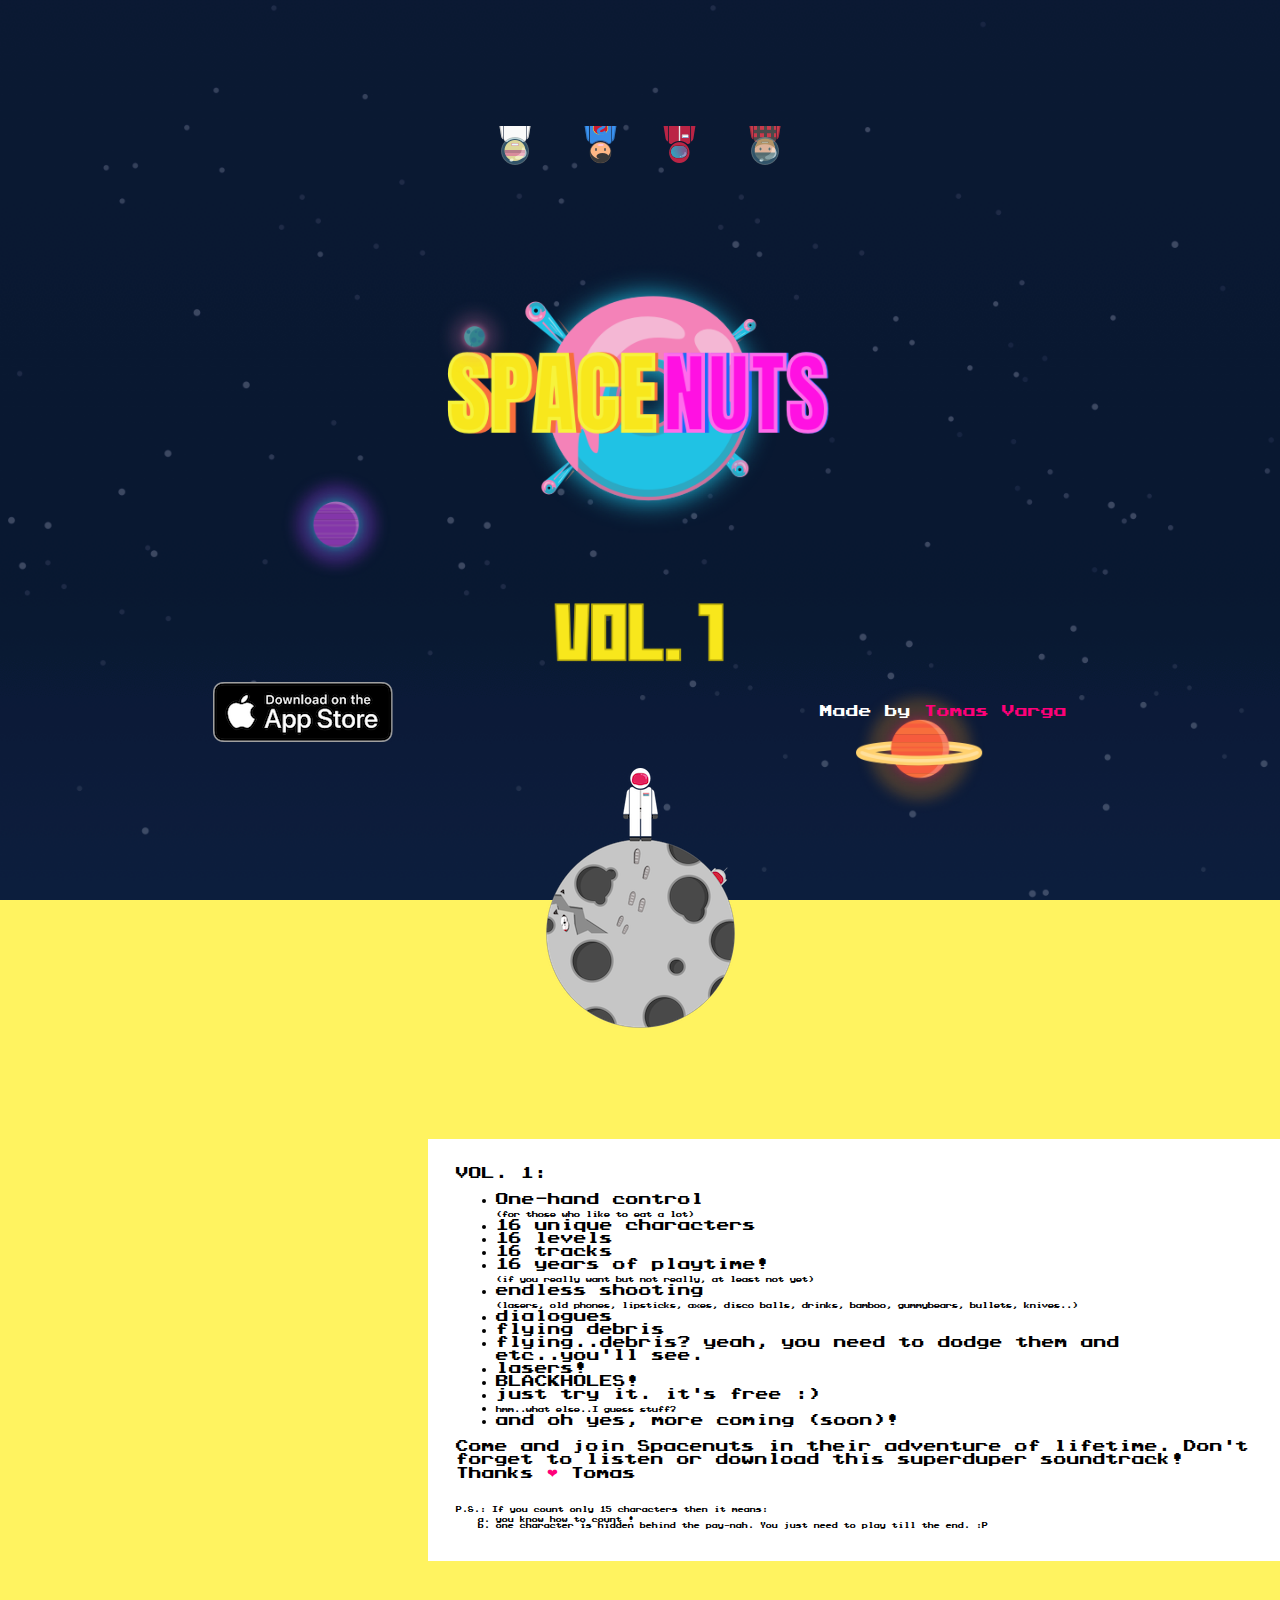
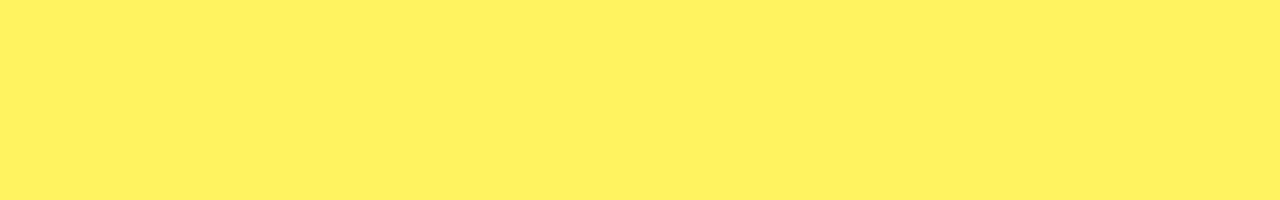
==== index.html @ 4a66391a "img" ====
<!DOCTYPE>
<html>
  <head>
    <title>SPACENUTS: A MOBILE GAME</title>
    <meta charset="UTF-8">
    <meta name="description" content="Spacenuts: An adventure of lifetime - a mobile game">
    <meta name="keywords" content="SPACENUTS, DONUTS, MOBILE, GAME, VIDEOGAME, SPACENUT">
    <meta name="author" content="Tomas Varga">
    <link rel="stylesheet" type="text/css" href="index.css">
    <link rel="icon" href="img/favicon.icon" type="image/x-icon">
    <link rel="icon" href="img/favicon.png" type="image/x-icon">
    <meta property="og:image" content="img/preview.png" />
    <meta name="viewport" content="width=device-width, initial-scale=1, maximum-scale=1.0, minimum-scale=1">
  </head>
    <body>
      <div class="bckg">
        <div class="spacenuts3"></div>
        <div class="spacenuts">
          <div class="spacenuts1"></div>
          <div class="spacenuts2"></div>
        </div>
        <div class="bottom">
          <a href="#appstore" class="appStoreBadge"><img src="img/appStore.png"></a>
          <a href="https://twitter.com/_TomasVarga_" class="author"> Made by <span class="name">Tomas Varga</span></a>
        </div>
      </div>
      <div class="deathStar"></div>
      <div class="info">
        <div class="player">
          <iframe class="player" width="400" height="450" scrolling="no" frameborder="no" allow="autoplay" src="https://w.soundcloud.com/player/?url=https%3A//api.soundcloud.com/playlists/593573262%3Fsecret_token%3Ds-W0I5Z&color=%23ff5500&auto_play=false&hide_related=false&show_comments=true&show_user=true&show_reposts=false&show_teaser=true"></iframe>
        </div>
          <div class="textContainer">
            <div class="txt"
              <h3>VOL. 1:</h3>
              <ul>
                <li>One-hand control
                  <br> <span class="small">(for those who like to eat a lot)</span></br>
                </li>
                <li>16 unique characters</li>
                <li>16 levels</li>
                <li>16 tracks</li>
                <li>16 years of playtime!
                  <br> <span class="small"> (if you really want but not really, at least not yet)</span></br>
                </li>
                <li>endless shooting
                  <br> <span class="small"> (lasers, old phones, lipsticks, axes, disco balls, drinks, bamboo, gummybears, bullets, knives..)  </span> </br>
                <li>dialogues</li>
                <li>flying debris</li>
                <li>flying..debris? yeah, you need to dodge them and etc..you'll see.</li>
                <li>lasers!</li>
                <li>BLACKHOLES!</li>
                <li>just try it. it's free :)</li>
                <li><span class="small"> hmm..what else..I guess stuff?</span></li>
                <li>and oh yes, more coming (soon)!</li>
              </ul>
              <span>Come and join Spacenuts in their adventure of lifetime. Don't forget to listen or download this superduper soundtrack!</span>
              <br> Thanks <span class="name">&#10084; </span> Tomas </br>
              <br></br>
              <span class="supersmall">P.S.: If you count only 15 characters then it means:
                <ul>
                  <li style="list-style-type:lower-alpha"> you know how to count ! </li>
                  <li style="list-style-type:lower-alpha"> one character is hidden behind the pay-nah. You just need to play till the end. :P </li>
              </span>

          </div>
      </div>
    </body>
</html>
---- index.css ----
@font-face {
    font-family: 'PressStart';
    src: url('press-start.k.ttf');
  }

  html, body {
    padding: 0;
    margin: 0;
    font-family: "PressStart"
  }

  .bckg {
    background: url('img/background.png') no-repeat center center;
    background-size:cover;
    height: 100%;
    width: 100%;
    display: flex;
    justify-content: space-around;
    align-items: center;
    flex-direction: column;
  }

  .spacenuts {
    display: flex;
    justify-content: space-between;
    width: 100%;
  }

  .bottom {
    display: flex;
    width: 100%;
    justify-content: space-around;
    padding-bottom: 2em;
    align-items: center;
  }

  .info {
    width: 100%;
    height: 100%;
    background: #FFF360;
    display: flex;
    flex-direction: row;
    justify-content: space-around;
    align-items: center;
  }

  .player {
    position: relative;
    padding: 4em;
    display: flex;
    height: 450px;
  }

  .player iframe {
    width: 300px;
    height: 400px;
    padding: 0;
    margin: 0;
  }

  .author {
    color: #FFF;
    text-decoration: none;
    font-size: 0.8em;
    z-index: 5;
  }

  .author:hover .name{
    text-decoration: underline;
  }

  .name {
    color: #FF0079;
  }

  .textContainer {
    color: #000;
    padding: 1.2em;
    padding-right: 0;
    background: #FFF;
    font-size: 0.8em;
  }

  .txt {
    padding: 1em; 
  }

  .appStoreBadge {
    z-index: 5;
  }

  .spacenuts1 {
    background: url('img/spacenuts1.png') no-repeat right center;
    height: 100%;
    width: 38px;
    left: 0px;
  }

  .spacenuts2 {
    background: url('img/spacenuts2.png') no-repeat left center;
    height: 100%;
    width: 38px;
  }

  .spacenuts3 {
    background: url('img/spacenuts3.png') no-repeat bottom center;
    width: 100%;
    height: 50px;
  }

  .deathStar {
    background: url('img/star.png') no-repeat;
    background-size:cover;
    width: 189px;
    height: 260px;
    position: absolute;
    margin: 0px auto;
    left: 0px;
    right: 0px;
    bottom: -8em;
  }

  .small {
    font-size: 0.5em;
  }

  .supersmall{
    font-size: 0.3em;
  }

  @media only screen and (max-width: 800px) {

    .info {
      flex-direction: column;
      height: auto;
    }

    .player {
      margin-top: 50px;
      display: flex;
      padding: 0;
    }

    .player iframe {
      width: 300px;
      height: 400px;
      padding: 0;
      margin: 0;
    }

    .textContainer{
      display: block;
      font-size: 0.5em;
    }

    .bottom{
      padding-bottom: 1em;
    }

    .author {
      font-size: 0.5em;
    }

    .appStoreBadge{
      transform: scale(0.5);
      filter: progid:DXImageTransform.Microsoft.Matrix(M11=0.9999619230641713, M12=-0.008726535498373935, M21=0.008726535498373935, M22=0.9999619230641713,SizingMethod='auto expand');
    }



  }
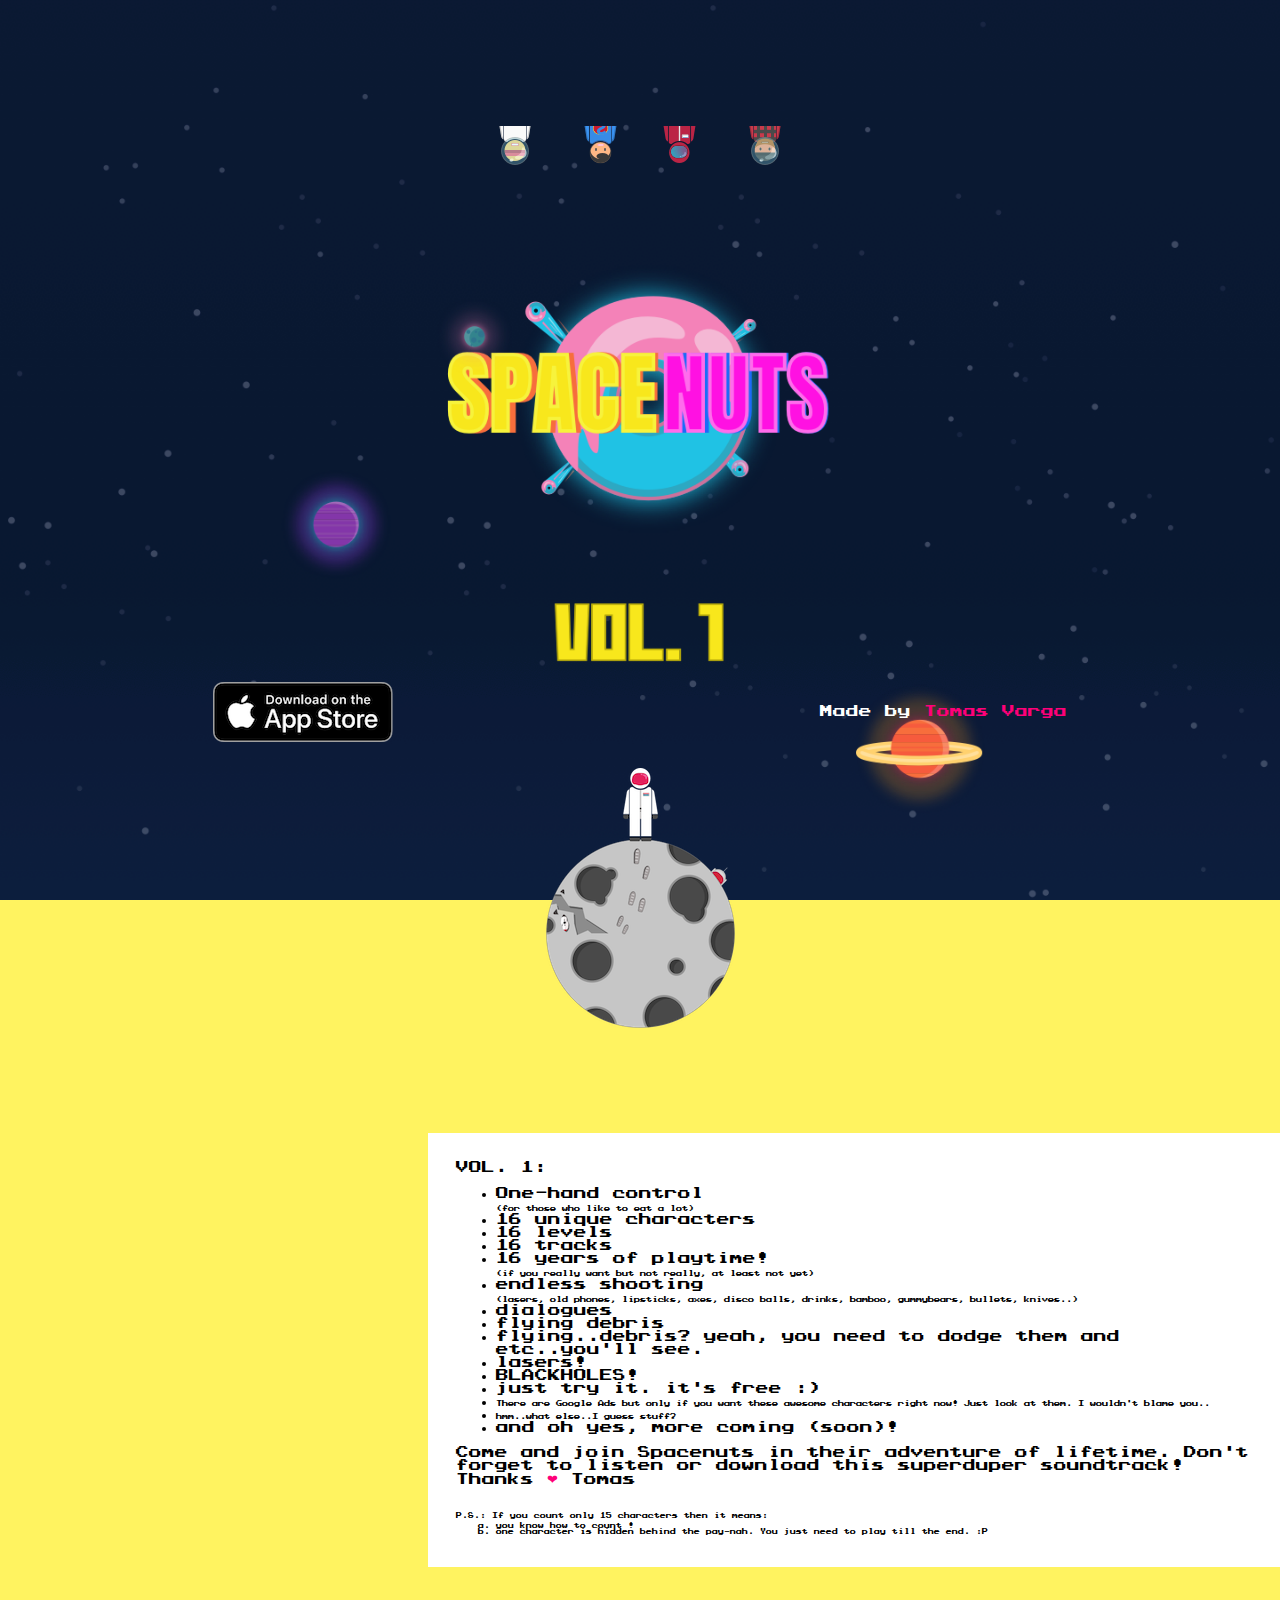
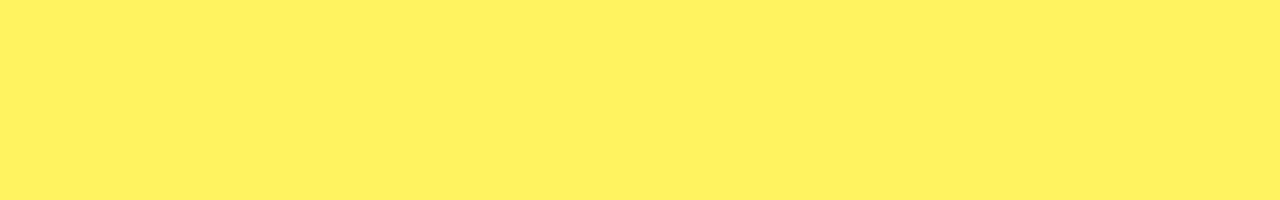
==== commit 3dc5b9b4: "descp" ====
--- a/index.html
+++ b/index.html
@@ -50,6 +50,7 @@
                 <li>lasers!</li>
                 <li>BLACKHOLES!</li>
                 <li>just try it. it's free :)</li>
+                <li><span class="small"> There are Google Ads but only if you want these awesome characters right now! Just look at them. I wouldn't blame you..</span></li>
                 <li><span class="small"> hmm..what else..I guess stuff?</span></li>
                 <li>and oh yes, more coming (soon)!</li>
               </ul>
--- a/index.css
+++ b/index.css
@@ -80,10 +80,11 @@
     padding-right: 0;
     background: #FFF;
     font-size: 0.8em;
+    z-index: 5;
   }
 
   .txt {
-    padding: 1em; 
+    padding: 1em;
   }
 
   .appStoreBadge {
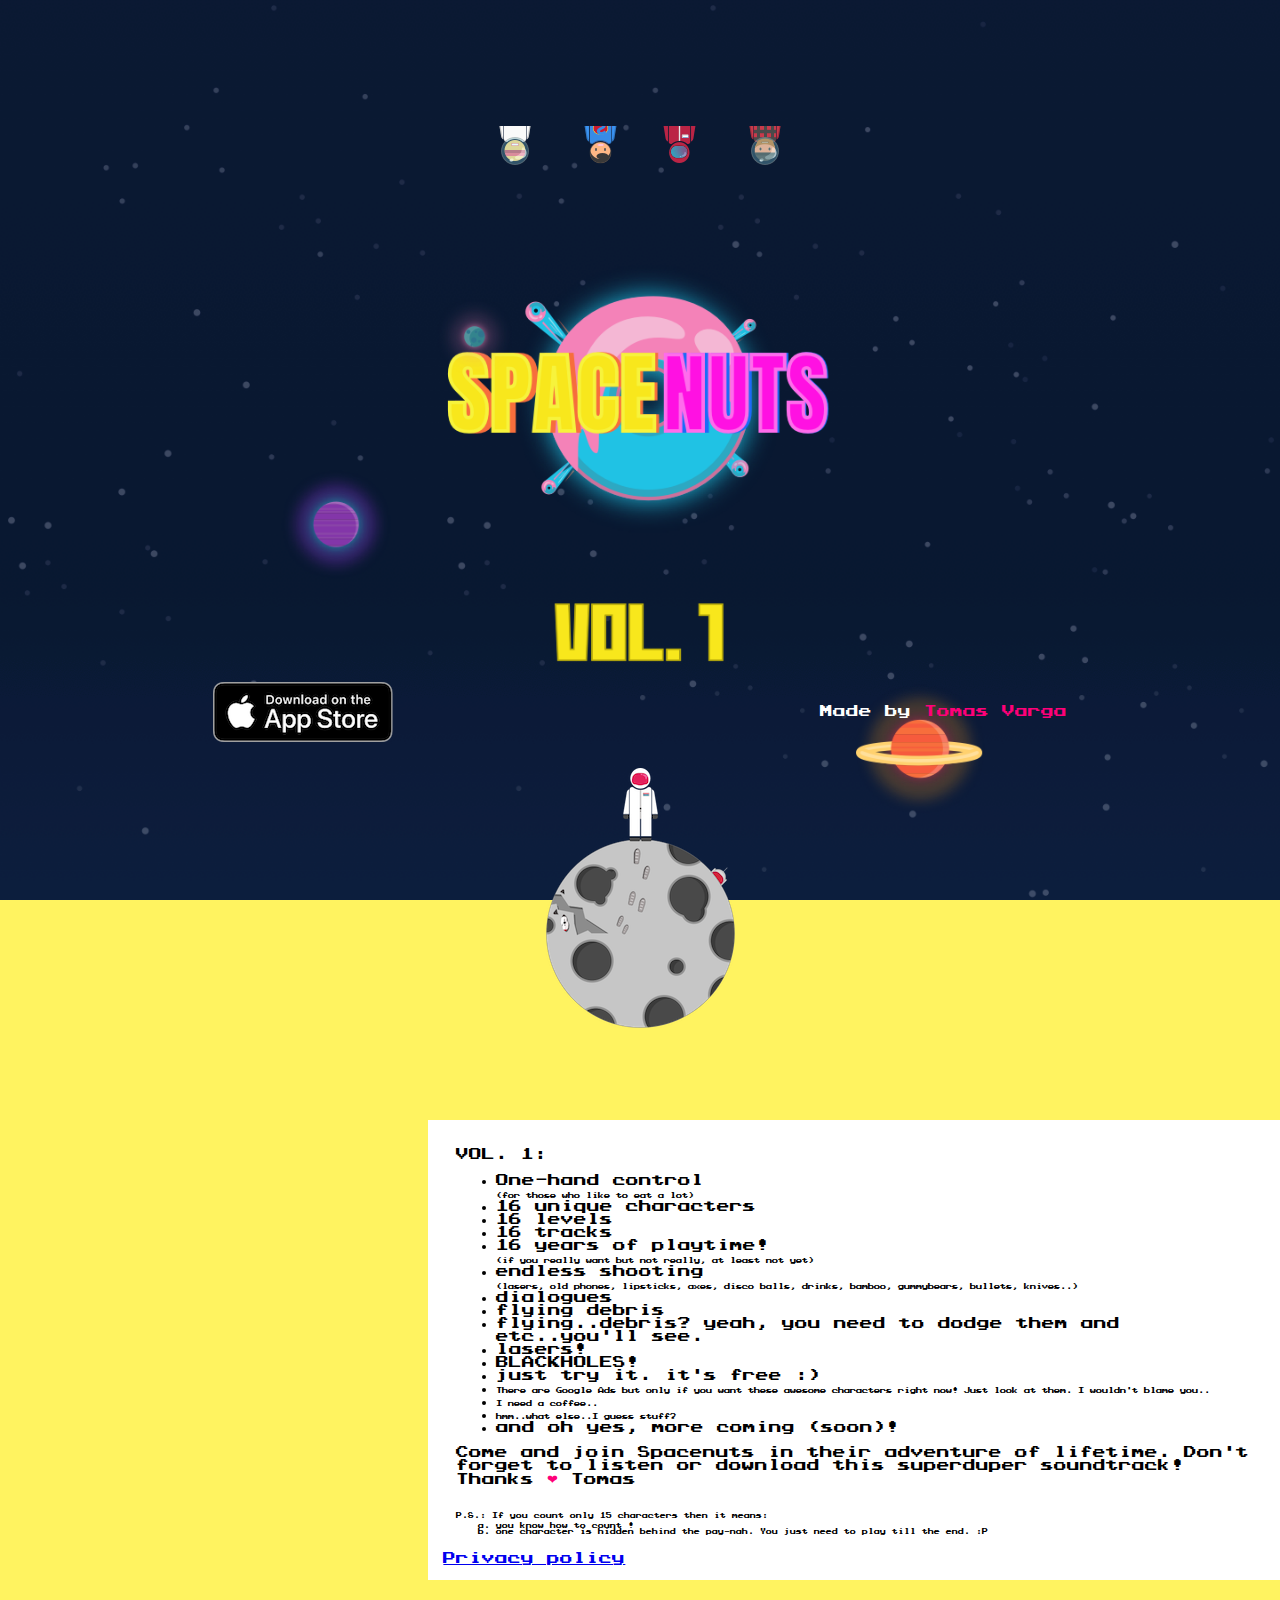
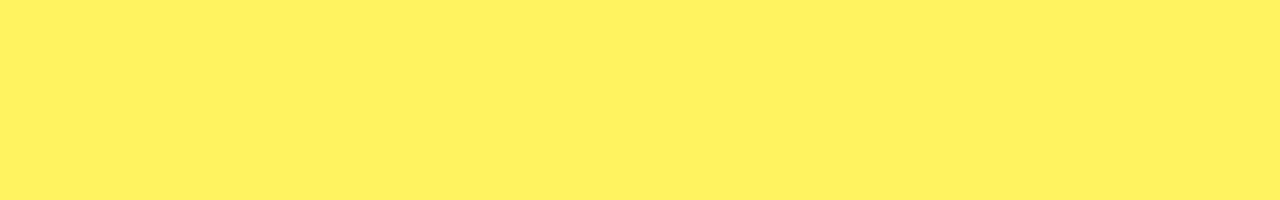
==== commit 08e0aee7: "privacy" ====
--- a/index.html
+++ b/index.html
@@ -51,6 +51,7 @@
                 <li>BLACKHOLES!</li>
                 <li>just try it. it's free :)</li>
                 <li><span class="small"> There are Google Ads but only if you want these awesome characters right now! Just look at them. I wouldn't blame you..</span></li>
+                <li><span class="small"> I need a coffee..</span></li>
                 <li><span class="small"> hmm..what else..I guess stuff?</span></li>
                 <li>and oh yes, more coming (soon)!</li>
               </ul>
@@ -62,8 +63,8 @@
                   <li style="list-style-type:lower-alpha"> you know how to count ! </li>
                   <li style="list-style-type:lower-alpha"> one character is hidden behind the pay-nah. You just need to play till the end. :P </li>
               </span>
-
           </div>
+          <a href="privacy_policy.html">Privacy policy</a>
       </div>
     </body>
 </html>
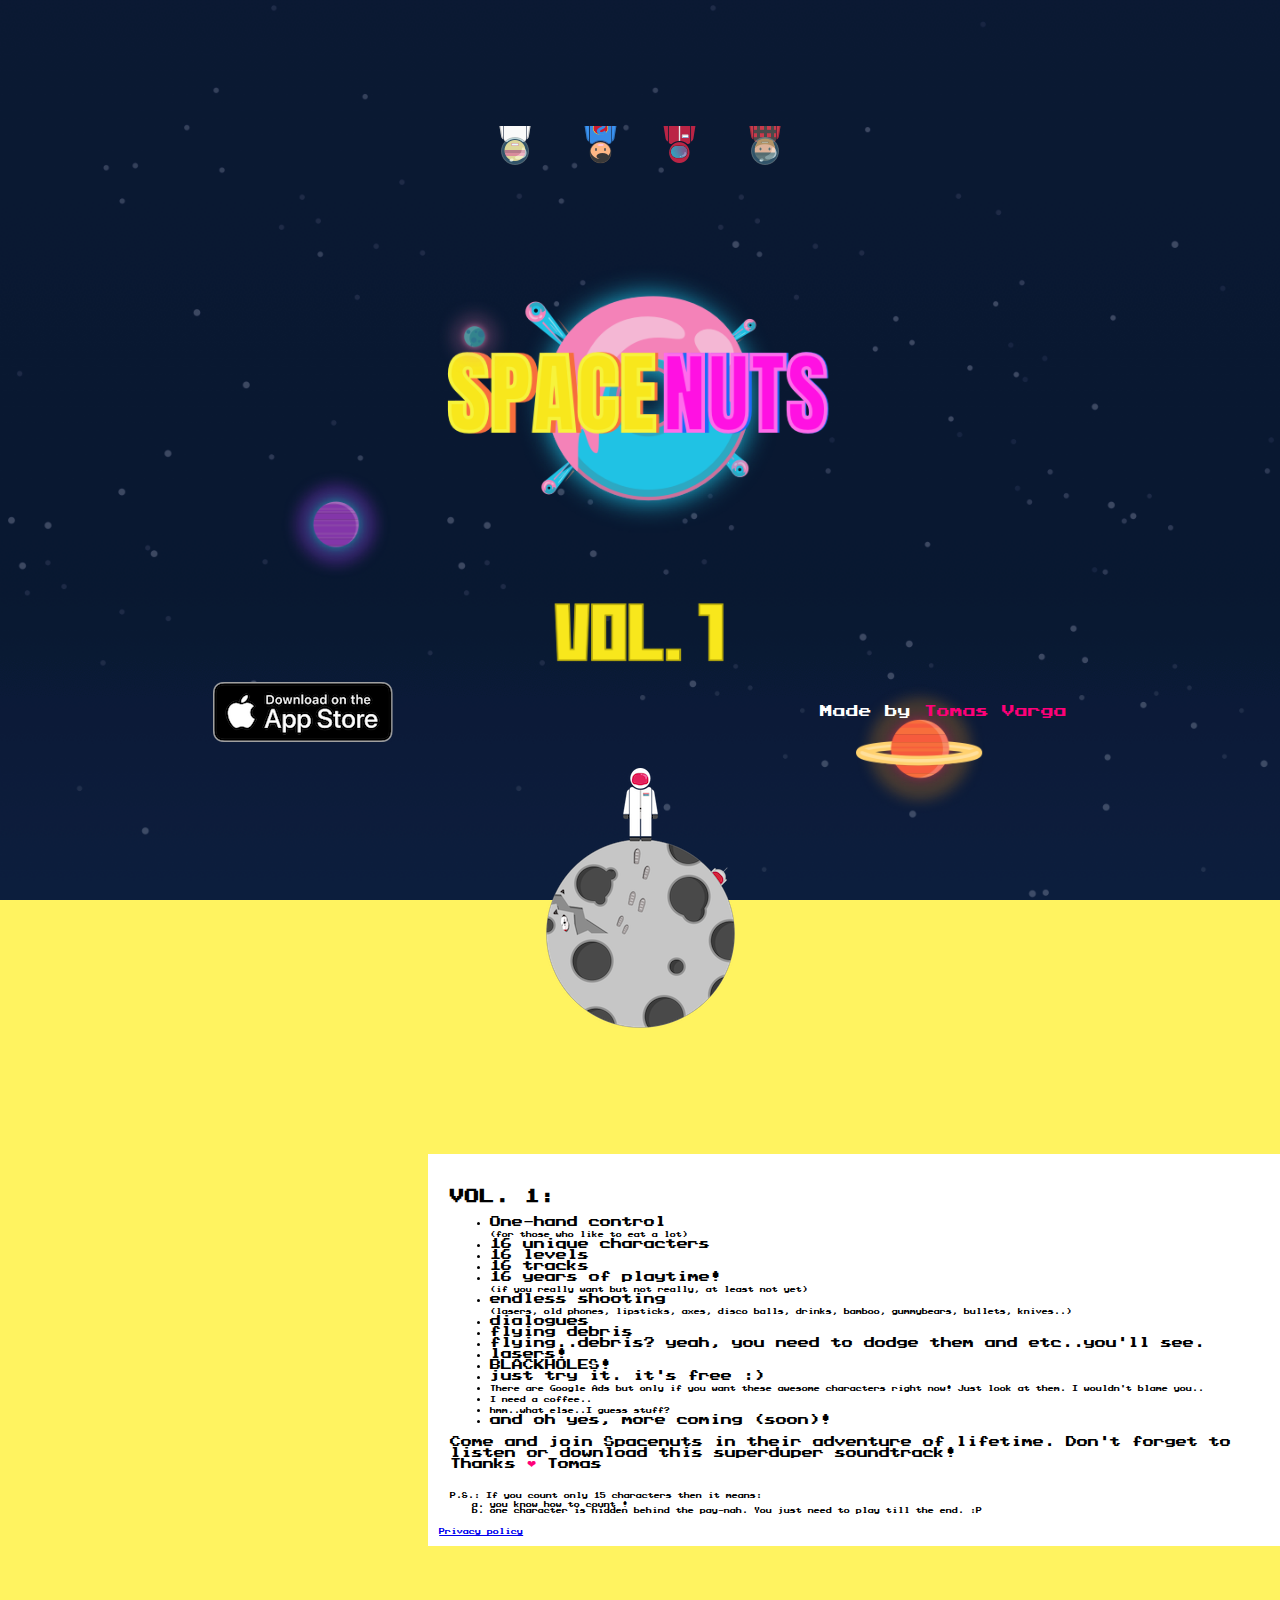
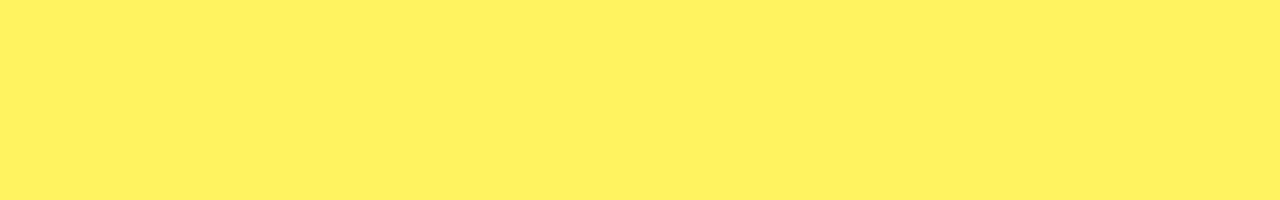
==== commit 36aaea75: "up" ====
--- a/index.html
+++ b/index.html
@@ -30,8 +30,8 @@
           <iframe class="player" width="400" height="450" scrolling="no" frameborder="no" allow="autoplay" src="https://w.soundcloud.com/player/?url=https%3A//api.soundcloud.com/playlists/593573262%3Fsecret_token%3Ds-W0I5Z&color=%23ff5500&auto_play=false&hide_related=false&show_comments=true&show_user=true&show_reposts=false&show_teaser=true"></iframe>
         </div>
           <div class="textContainer">
-            <div class="txt"
-              <h3>VOL. 1:</h3>
+            <div class="txt">
+              <h2 class="big">VOL. 1:</h2>
               <ul>
                 <li>One-hand control
                   <br> <span class="small">(for those who like to eat a lot)</span></br>
@@ -64,7 +64,7 @@
                   <li style="list-style-type:lower-alpha"> one character is hidden behind the pay-nah. You just need to play till the end. :P </li>
               </span>
           </div>
-          <a href="privacy_policy.html">Privacy policy</a>
+          <a class="small" href="privacy_policy.html">Privacy policy</a>
       </div>
     </body>
 </html>
--- a/index.css
+++ b/index.css
@@ -33,6 +33,10 @@
     justify-content: space-around;
     padding-bottom: 2em;
     align-items: center;
+  }
+
+  .big {
+    font-size: 1.3em;
   }
 
   .info {
@@ -76,10 +80,10 @@
 
   .textContainer {
     color: #000;
-    padding: 1.2em;
+    padding: 1em;
     padding-right: 0;
     background: #FFF;
-    font-size: 0.8em;
+    font-size: 0.7em;
     z-index: 5;
   }
 
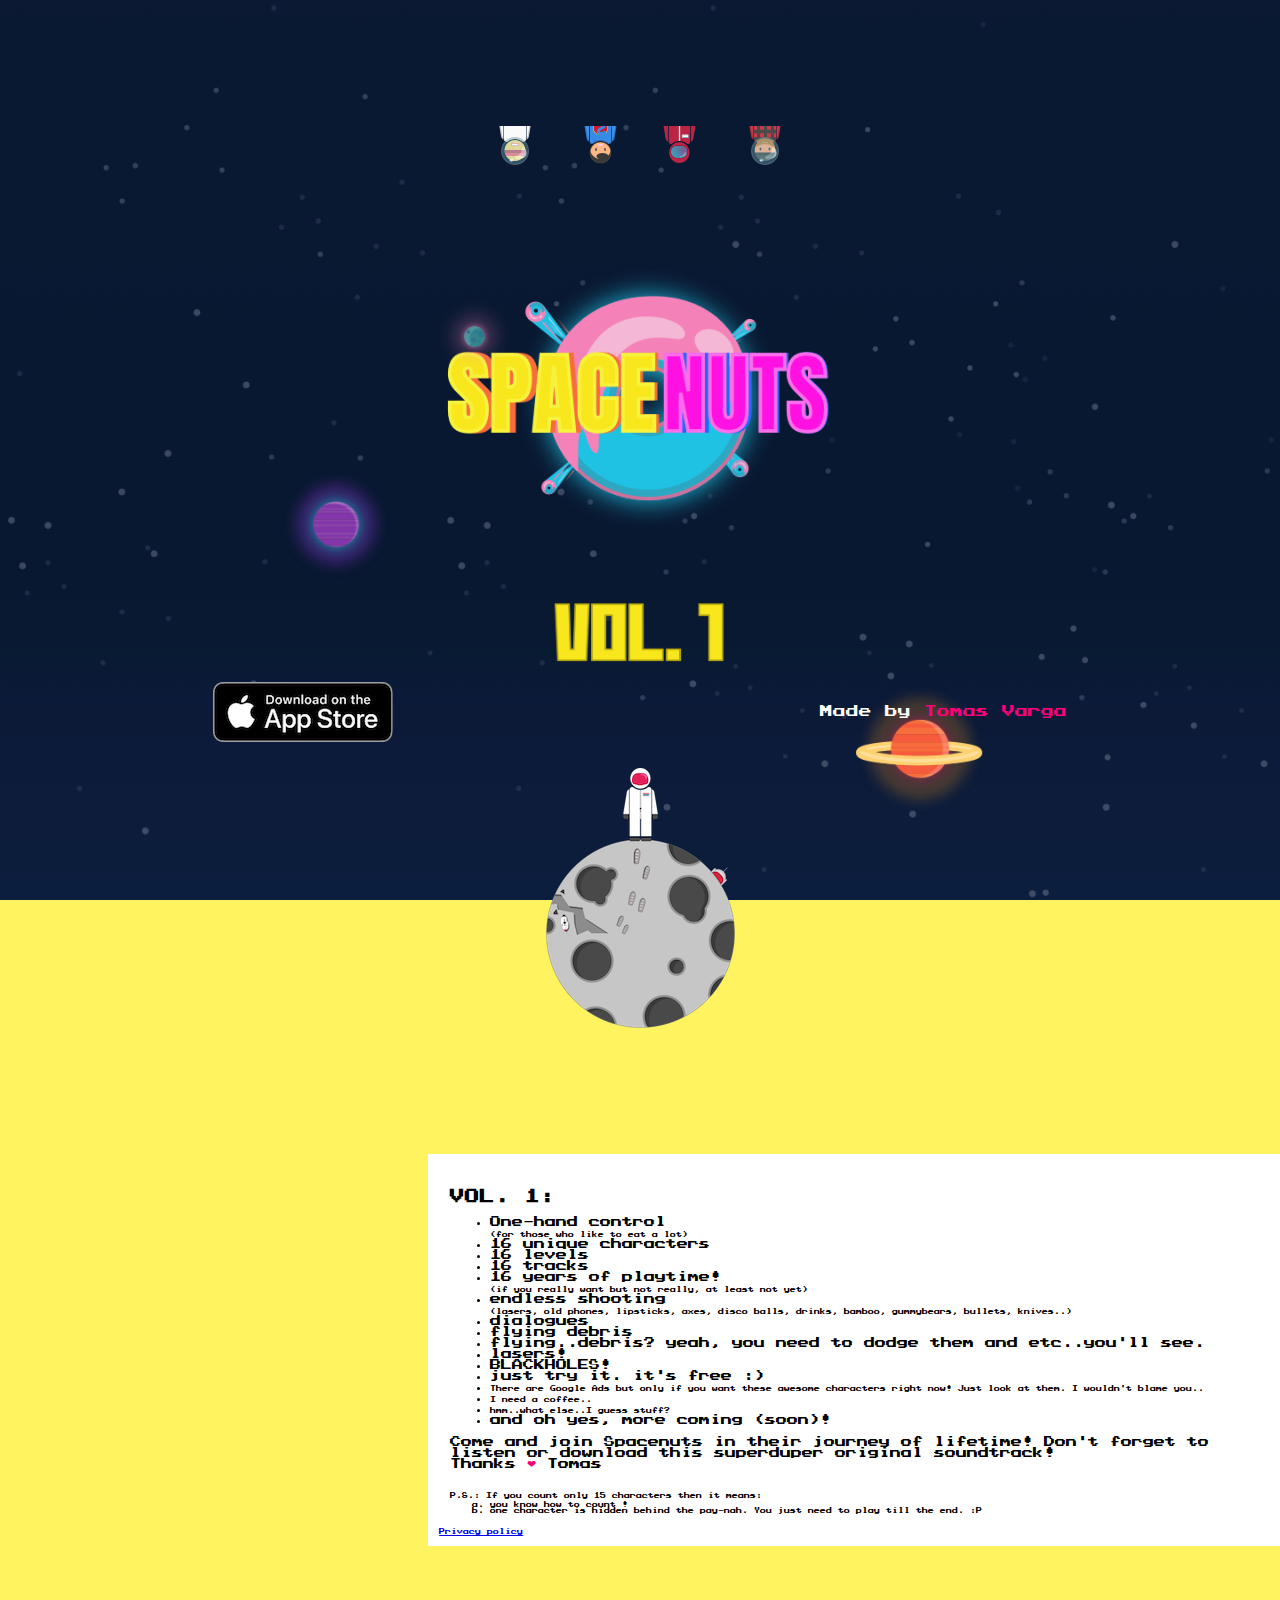
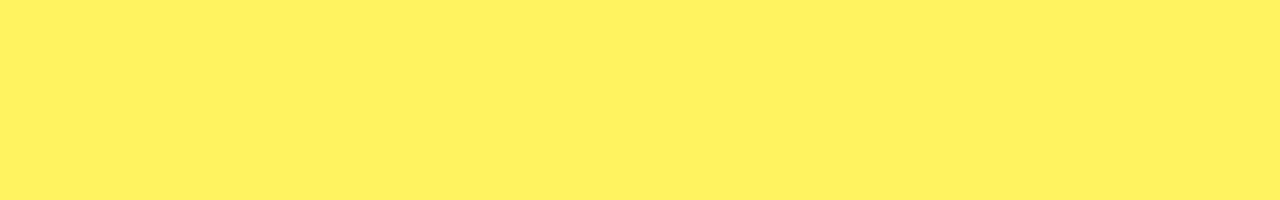
==== commit 0763a140: "added text" ====
--- a/index.html
+++ b/index.html
@@ -55,7 +55,7 @@
                 <li><span class="small"> hmm..what else..I guess stuff?</span></li>
                 <li>and oh yes, more coming (soon)!</li>
               </ul>
-              <span>Come and join Spacenuts in their adventure of lifetime. Don't forget to listen or download this superduper soundtrack!</span>
+              <span>Come and join Spacenuts in their journey of lifetime! Don't forget to listen or download this superduper original soundtrack!</span>
               <br> Thanks <span class="name">&#10084; </span> Tomas </br>
               <br></br>
               <span class="supersmall">P.S.: If you count only 15 characters then it means:
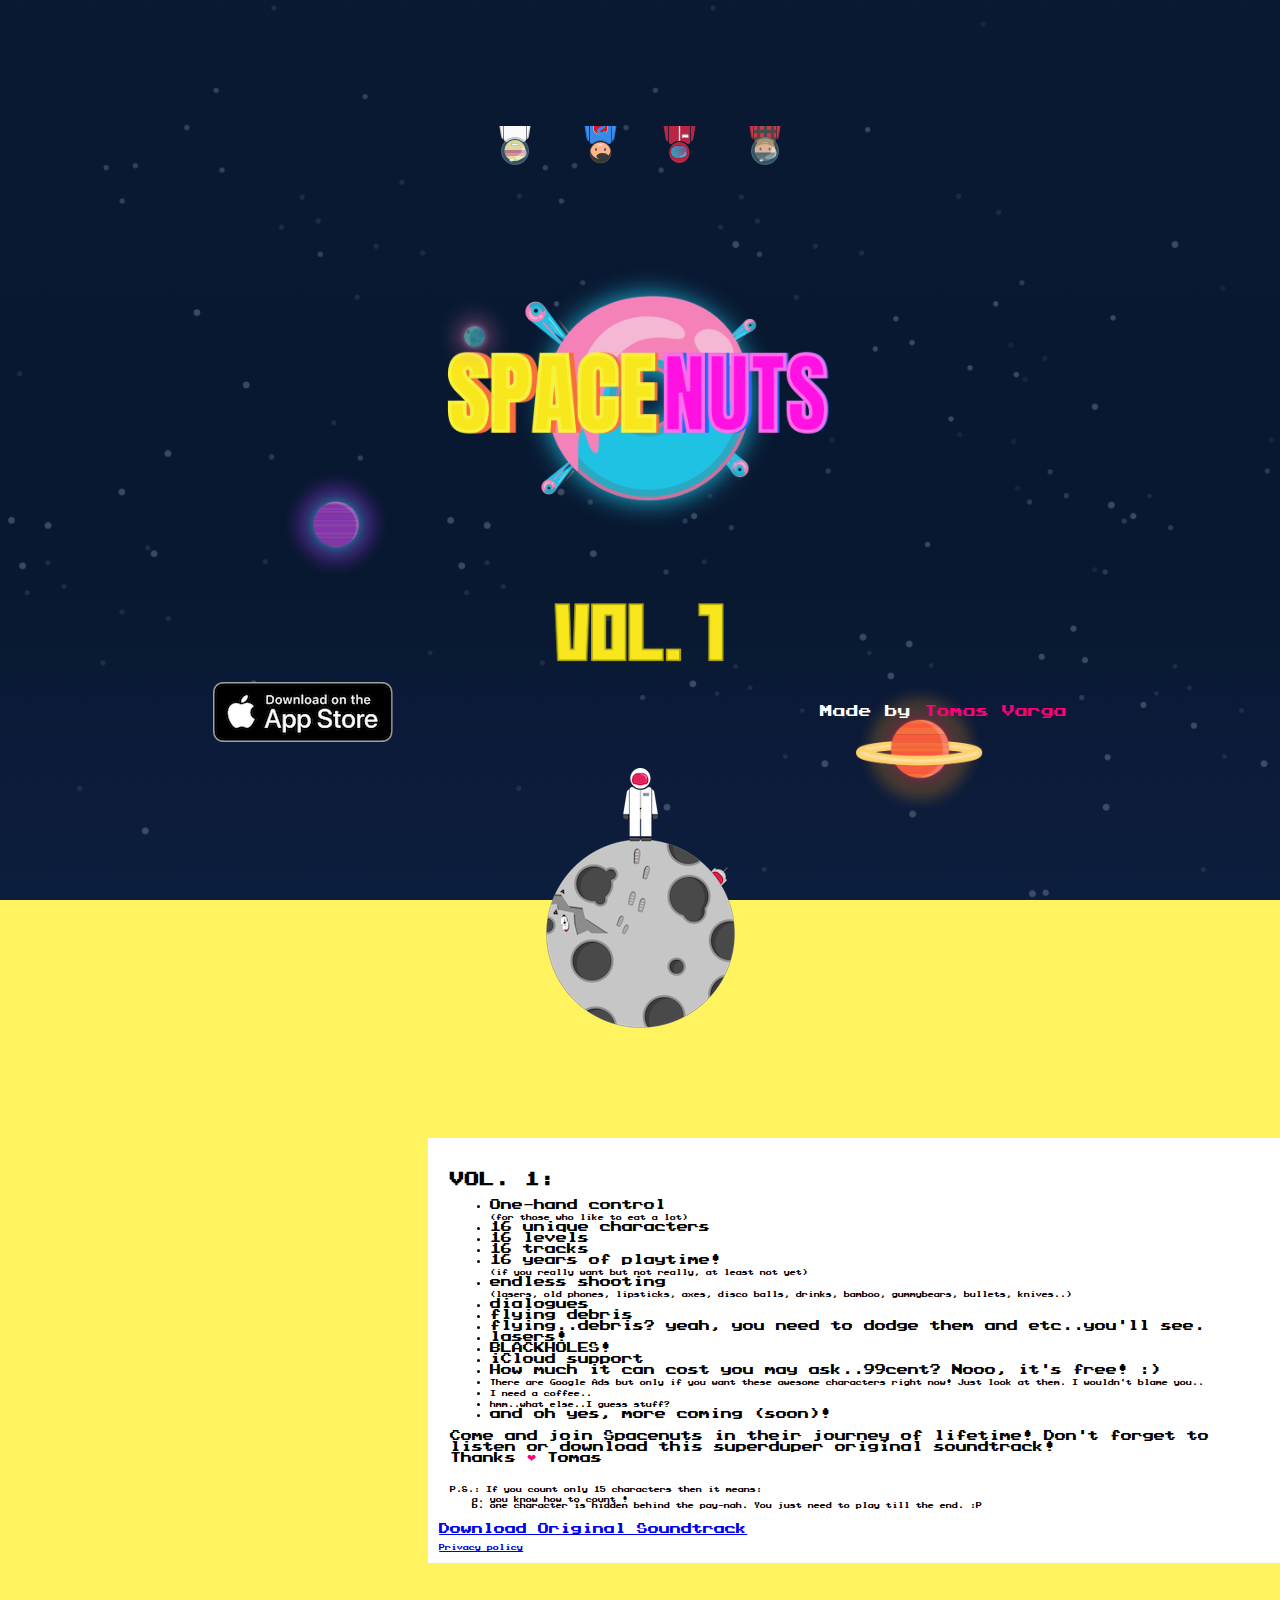
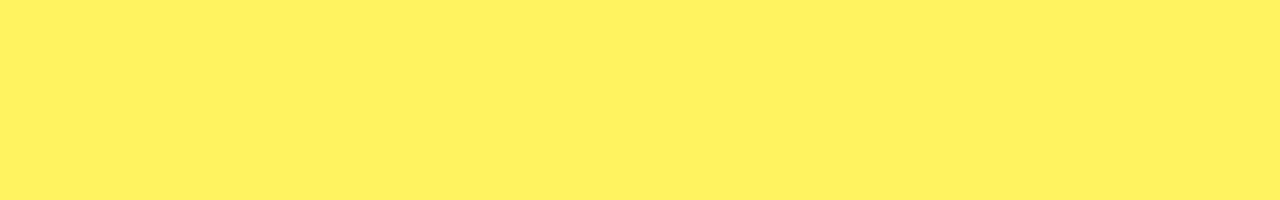
==== commit bb217086: "Add link to download soundtrack" ====
--- a/index.html
+++ b/index.html
@@ -21,7 +21,7 @@
         </div>
         <div class="bottom">
           <a href="#appstore" class="appStoreBadge"><img src="img/appStore.png"></a>
-          <a href="https://twitter.com/_TomasVarga_" class="author"> Made by <span class="name">Tomas Varga</span></a>
+          <a href="https://twitter.com/tvarga10" class="author"> Made by <span class="name">Tomas Varga</span></a>
         </div>
       </div>
       <div class="deathStar"></div>
@@ -49,7 +49,8 @@
                 <li>flying..debris? yeah, you need to dodge them and etc..you'll see.</li>
                 <li>lasers!</li>
                 <li>BLACKHOLES!</li>
-                <li>just try it. it's free :)</li>
+                <li>iCloud support</li>
+                <li>How much it can cost you may ask..99cent? Nooo, it's free! :)</li>
                 <li><span class="small"> There are Google Ads but only if you want these awesome characters right now! Just look at them. I wouldn't blame you..</span></li>
                 <li><span class="small"> I need a coffee..</span></li>
                 <li><span class="small"> hmm..what else..I guess stuff?</span></li>
@@ -64,6 +65,8 @@
                   <li style="list-style-type:lower-alpha"> one character is hidden behind the pay-nah. You just need to play till the end. :P </li>
               </span>
           </div>
+          <a href="http://bit.ly/2LIlb5G">Download Original Soundtrack</a>
+          <p> </p>
           <a class="small" href="privacy_policy.html">Privacy policy</a>
       </div>
     </body>
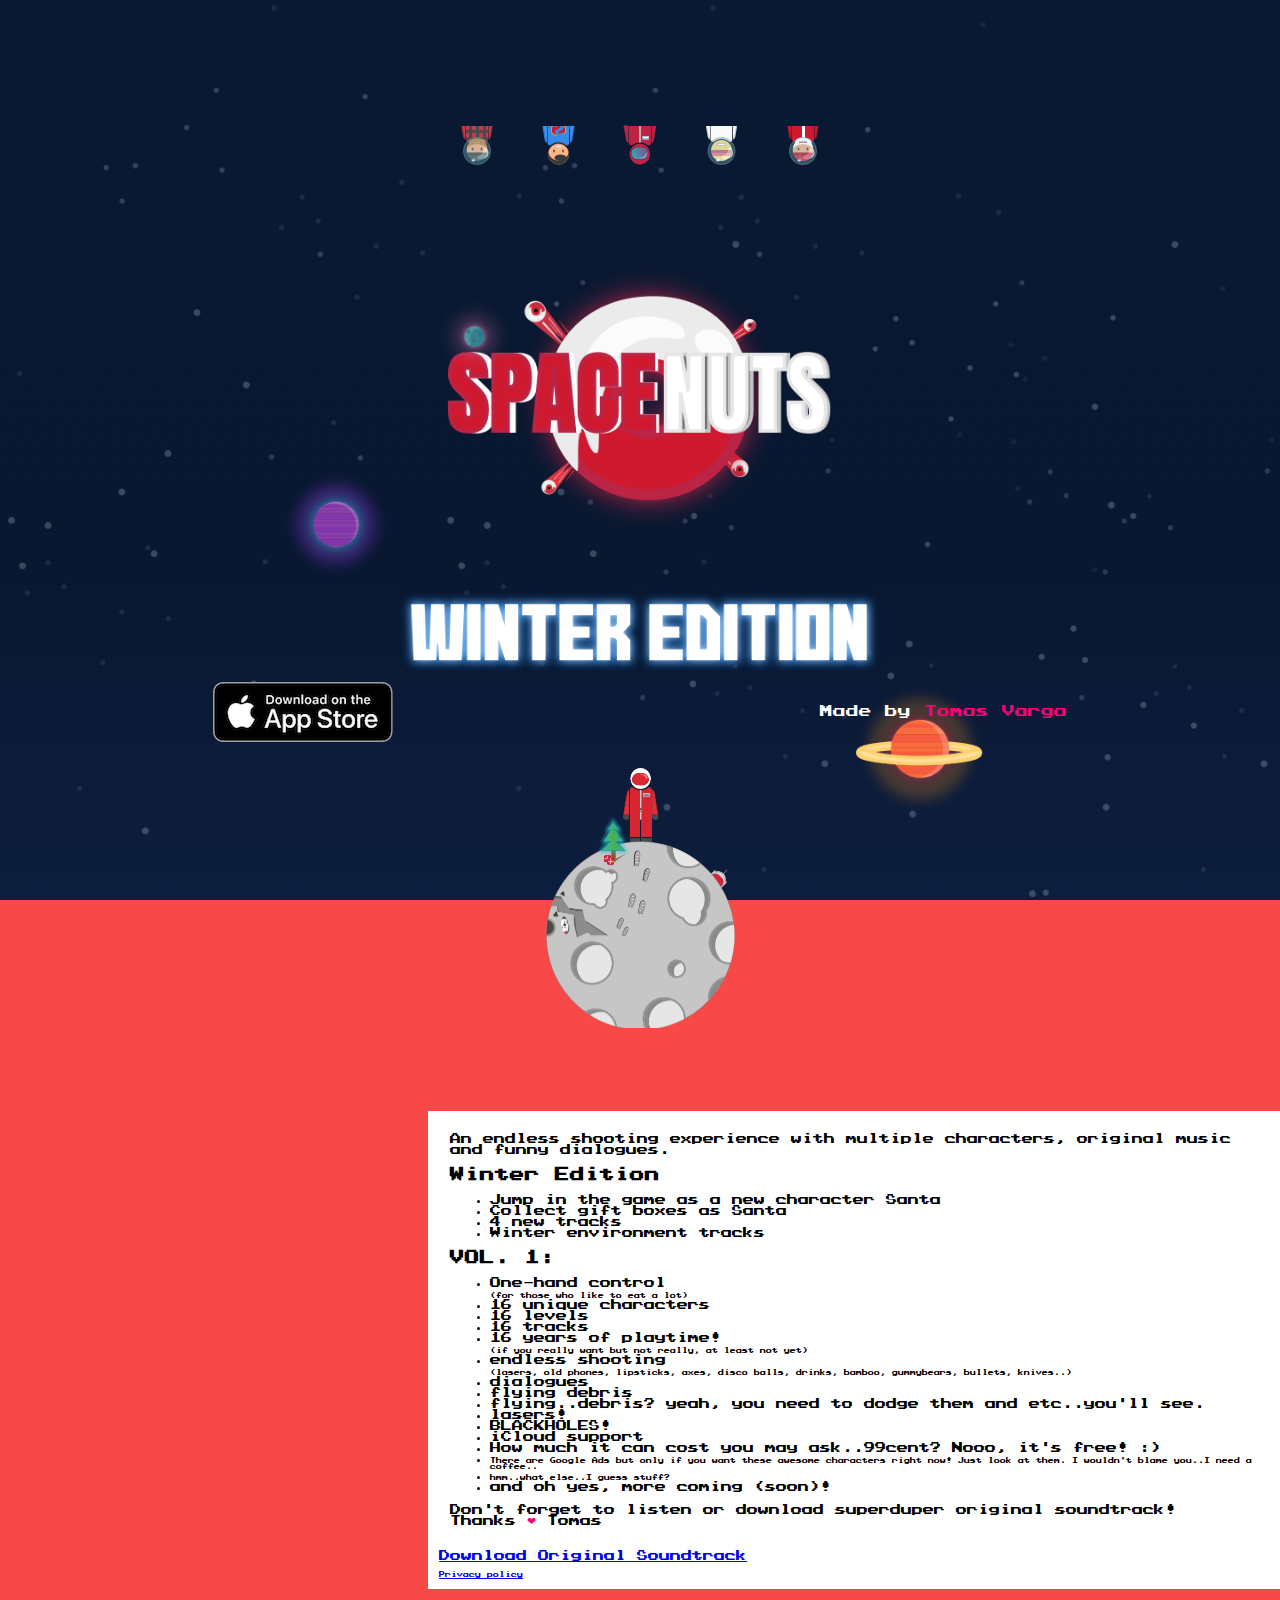
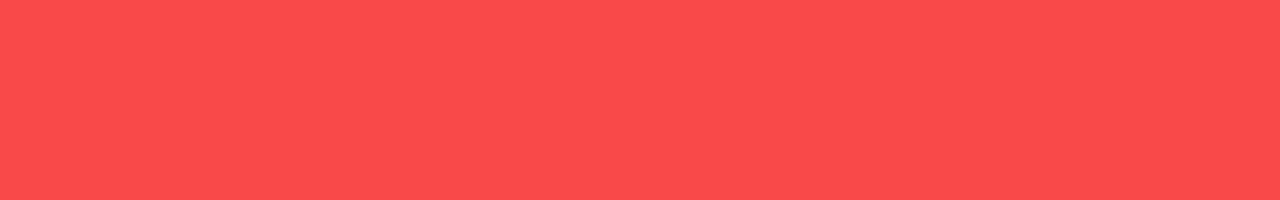
==== commit 6a178350: "WInter Edition update" ====
--- a/index.html
+++ b/index.html
@@ -20,17 +20,28 @@
           <div class="spacenuts2"></div>
         </div>
         <div class="bottom">
-          <a href="#appstore" class="appStoreBadge"><img src="img/appStore.png"></a>
+          <a href="https://itunes.apple.com/app/id1435337661?mt=8" class="appStoreBadge"><img src="img/appStore.png"></a>
           <a href="https://twitter.com/tvarga10" class="author"> Made by <span class="name">Tomas Varga</span></a>
         </div>
       </div>
       <div class="deathStar"></div>
       <div class="info">
         <div class="player">
-          <iframe class="player" width="400" height="450" scrolling="no" frameborder="no" allow="autoplay" src="https://w.soundcloud.com/player/?url=https%3A//api.soundcloud.com/playlists/593573262%3Fsecret_token%3Ds-W0I5Z&color=%23ff5500&auto_play=false&hide_related=false&show_comments=true&show_user=true&show_reposts=false&show_teaser=true"></iframe>
+          <iframe class="player" width="400" height="450" scrolling="no" frameborder="no" allow="autoplay" src="https://w.soundcloud.com/player/?url=https%3A//api.soundcloud.com/playlists/593573262&color=%23ff5500&auto_play=false&hide_related=false&show_comments=true&show_user=true&show_reposts=false&show_teaser=true"></iframe>
         </div>
           <div class="textContainer">
             <div class="txt">
+                <span>
+                    An endless shooting experience with multiple characters,
+                    original music and funny dialogues.
+                </span>
+                <h2 class="big">Winter Edition</h2>
+                <ul>
+                  <li>Jump in the game as a new character Santa </li>
+                  <li>Collect gift boxes as Santa</li>
+                  <li>4 new tracks</li>
+                  <li>Winter environment tracks</li>
+                </ul>
               <h2 class="big">VOL. 1:</h2>
               <ul>
                 <li>One-hand control
@@ -51,19 +62,13 @@
                 <li>BLACKHOLES!</li>
                 <li>iCloud support</li>
                 <li>How much it can cost you may ask..99cent? Nooo, it's free! :)</li>
-                <li><span class="small"> There are Google Ads but only if you want these awesome characters right now! Just look at them. I wouldn't blame you..</span></li>
-                <li><span class="small"> I need a coffee..</span></li>
+                <li><span class="small"> There are Google Ads but only if you want these awesome characters right now! Just look at them. I wouldn't blame you..I need a coffee..</span></li>
                 <li><span class="small"> hmm..what else..I guess stuff?</span></li>
                 <li>and oh yes, more coming (soon)!</li>
               </ul>
-              <span>Come and join Spacenuts in their journey of lifetime! Don't forget to listen or download this superduper original soundtrack!</span>
-              <br> Thanks <span class="name">&#10084; </span> Tomas </br>
-              <br></br>
-              <span class="supersmall">P.S.: If you count only 15 characters then it means:
-                <ul>
-                  <li style="list-style-type:lower-alpha"> you know how to count ! </li>
-                  <li style="list-style-type:lower-alpha"> one character is hidden behind the pay-nah. You just need to play till the end. :P </li>
-              </span>
+              <span>Don't forget to listen or download superduper original soundtrack!</span>
+              <br> Thanks <span class="name">&#10084; </span> Tomas
+              <p></p>
           </div>
           <a href="http://bit.ly/2LIlb5G">Download Original Soundtrack</a>
           <p> </p>
--- a/index.css
+++ b/index.css
@@ -42,7 +42,7 @@
   .info {
     width: 100%;
     height: 100%;
-    background: #FFF360;
+    background: #F84848;
     display: flex;
     flex-direction: row;
     justify-content: space-around;
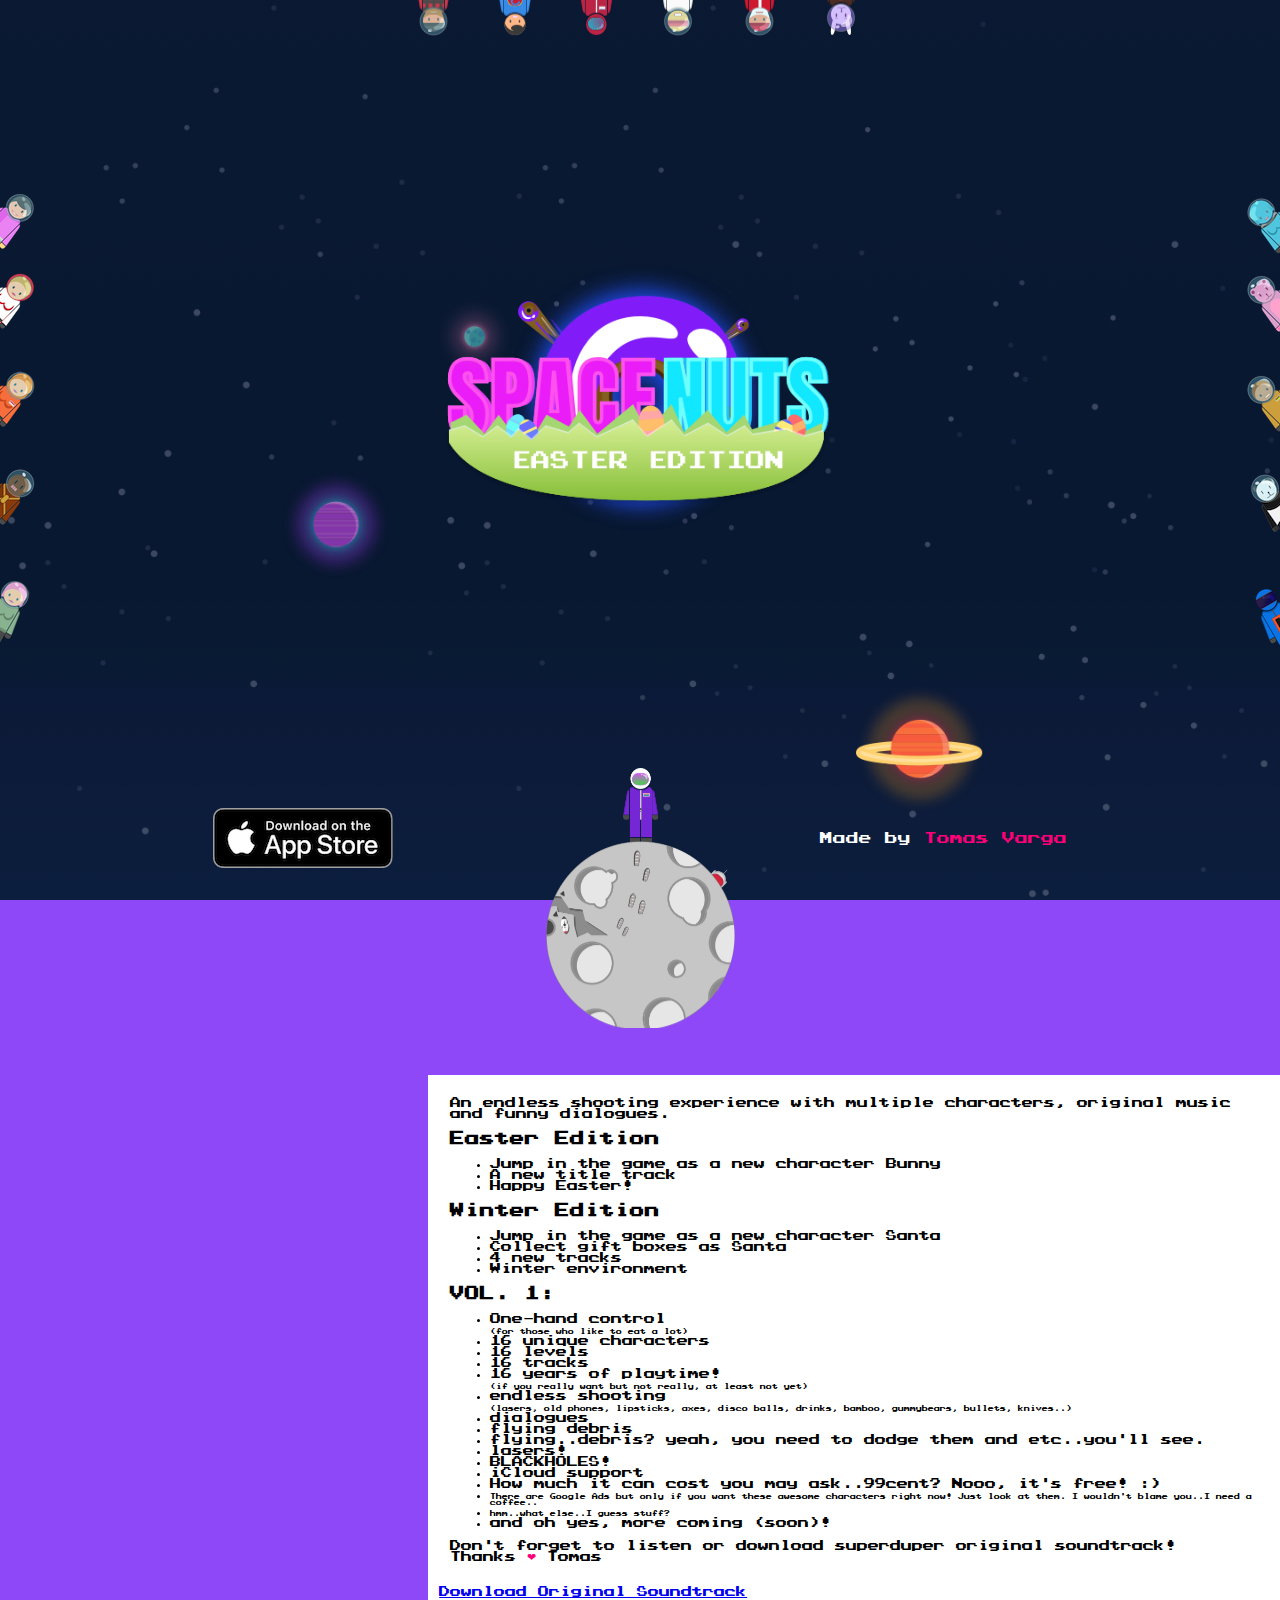
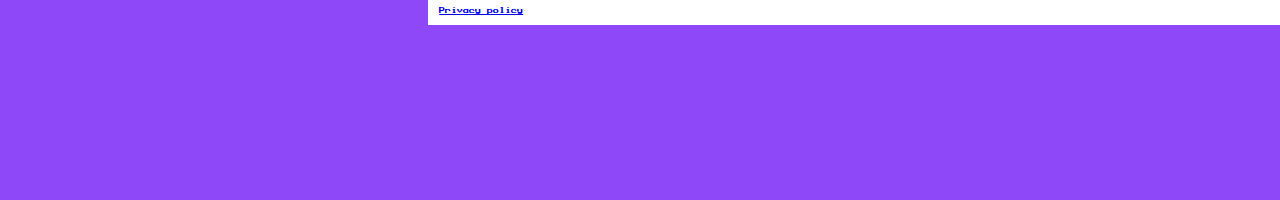
==== commit cafe50a1: "Add new description and color for Easter Edition" ====
--- a/index.html
+++ b/index.html
@@ -27,20 +27,26 @@
       <div class="deathStar"></div>
       <div class="info">
         <div class="player">
-          <iframe class="player" width="400" height="450" scrolling="no" frameborder="no" allow="autoplay" src="https://w.soundcloud.com/player/?url=https%3A//api.soundcloud.com/playlists/593573262&color=%23ff5500&auto_play=false&hide_related=false&show_comments=true&show_user=true&show_reposts=false&show_teaser=true"></iframe>
-        </div>
+          <iframe class="player" height="200" scrolling="no" frameborder="no" allow="autoplay" src="https://w.soundcloud.com/player/?url=https%3A//api.soundcloud.com/playlists/664715892&color=%23ff0000&auto_play=false&hide_related=false&show_comments=true&show_user=true&show_reposts=false&show_teaser=true&visual=true"></iframe>
+          <iframe class="player" height="200" scrolling="no" frameborder="no" allow="autoplay" src="https://w.soundcloud.com/player/?url=https%3A//api.soundcloud.com/playlists/593573262&color=%23ff0000&auto_play=false&hide_related=false&show_comments=true&show_user=true&show_reposts=false&show_teaser=true&visual=true"></iframe>        </div>
           <div class="textContainer">
             <div class="txt">
                 <span>
                     An endless shooting experience with multiple characters,
                     original music and funny dialogues.
                 </span>
+                <h2 class="big">Easter Edition</h2>
+                <ul>
+                  <li>Jump in the game as a new character Bunny </li>
+                  <li>A new title track</li>
+                  <li>Happy Easter!</li>
+                </ul>
                 <h2 class="big">Winter Edition</h2>
                 <ul>
                   <li>Jump in the game as a new character Santa </li>
                   <li>Collect gift boxes as Santa</li>
                   <li>4 new tracks</li>
-                  <li>Winter environment tracks</li>
+                  <li>Winter environment</li>
                 </ul>
               <h2 class="big">VOL. 1:</h2>
               <ul>
--- a/index.css
+++ b/index.css
@@ -16,7 +16,6 @@
     height: 100%;
     width: 100%;
     display: flex;
-    justify-content: space-around;
     align-items: center;
     flex-direction: column;
   }
@@ -25,6 +24,7 @@
     display: flex;
     justify-content: space-between;
     width: 100%;
+    height: 100%;
   }
 
   .bottom {
@@ -42,7 +42,7 @@
   .info {
     width: 100%;
     height: 100%;
-    background: #F84848;
+    background: #8E48F8;
     display: flex;
     flex-direction: row;
     justify-content: space-around;
@@ -53,12 +53,13 @@
     position: relative;
     padding: 4em;
     display: flex;
-    height: 450px;
+    height: 350px;
+    flex-direction: column;
   }
 
   .player iframe {
     width: 300px;
-    height: 400px;
+    height: 200px;
     padding: 0;
     margin: 0;
   }
